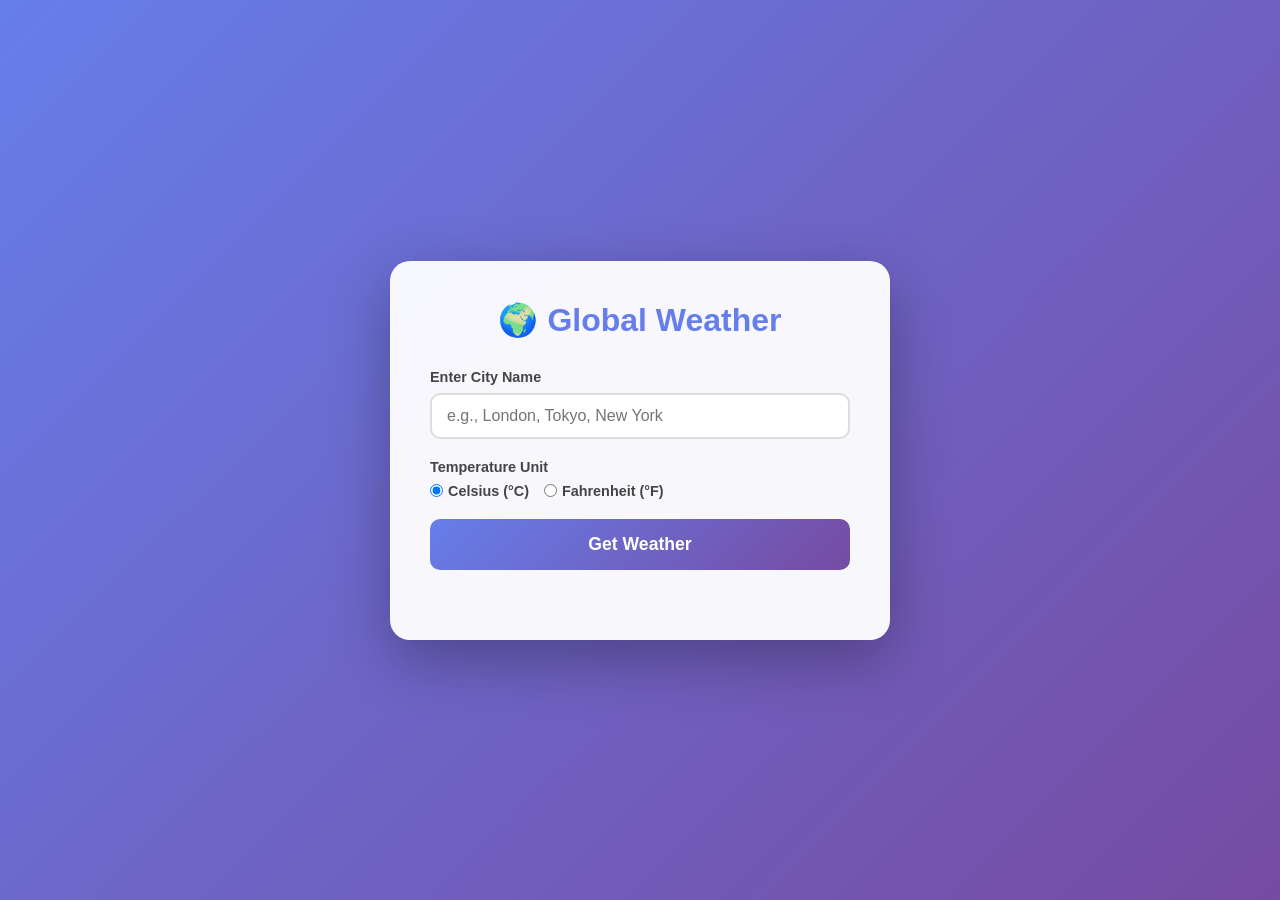
==== weather_app.html @ a01827e6 "Add files via upload" ====
<!DOCTYPE html>
<html lang="en">
<head>
    <meta charset="UTF-8">
    <meta name="viewport" content="width=device-width, initial-scale=1.0">
    <title>Global Weather App</title>
    <style>
        * {
            margin: 0;
            padding: 0;
            box-sizing: border-box;
        }

        body {
            font-family: 'Segoe UI', Tahoma, Geneva, Verdana, sans-serif;
            background: linear-gradient(135deg, #667eea 0%, #764ba2 100%);
            min-height: 100vh;
            display: flex;
            justify-content: center;
            align-items: center;
            padding: 20px;
        }

        .container {
            background: rgba(255, 255, 255, 0.95);
            border-radius: 20px;
            padding: 40px;
            box-shadow: 0 20px 60px rgba(0, 0, 0, 0.3);
            max-width: 500px;
            width: 100%;
        }

        h1 {
            text-align: center;
            color: #667eea;
            margin-bottom: 30px;
            font-size: 2em;
        }

        .controls {
            display: flex;
            flex-direction: column;
            gap: 20px;
            margin-bottom: 30px;
        }

        .input-group {
            display: flex;
            flex-direction: column;
            gap: 8px;
        }

        label {
            font-weight: 600;
            color: #444;
            font-size: 0.9em;
        }

        input, select {
            padding: 12px 15px;
            border: 2px solid #ddd;
            border-radius: 10px;
            font-size: 1em;
            transition: border-color 0.3s;
        }

        input:focus, select:focus {
            outline: none;
            border-color: #667eea;
        }

        .unit-toggle {
            display: flex;
            gap: 15px;
            align-items: center;
        }

        .unit-toggle label {
            display: flex;
            align-items: center;
            gap: 5px;
            cursor: pointer;
        }

        .unit-toggle input[type="radio"] {
            width: auto;
            cursor: pointer;
        }

        button {
            background: linear-gradient(135deg, #667eea 0%, #764ba2 100%);
            color: white;
            border: none;
            padding: 15px 30px;
            border-radius: 10px;
            font-size: 1.1em;
            font-weight: 600;
            cursor: pointer;
            transition: transform 0.2s, box-shadow 0.2s;
        }

        button:hover {
            transform: translateY(-2px);
            box-shadow: 0 10px 25px rgba(102, 126, 234, 0.4);
        }

        button:active {
            transform: translateY(0);
        }

        .weather-display {
            background: linear-gradient(135deg, #f093fb 0%, #f5576c 100%);
            border-radius: 15px;
            padding: 30px;
            color: white;
            text-align: center;
            display: none;
            margin-top: 20px;
        }

        .weather-display.show {
            display: block;
            animation: fadeIn 0.5s;
        }

        @keyframes fadeIn {
            from {
                opacity: 0;
                transform: translateY(20px);
            }
            to {
                opacity: 1;
                transform: translateY(0);
            }
        }

        .city-name {
            font-size: 2em;
            font-weight: 700;
            margin-bottom: 10px;
        }

        .temperature {
            font-size: 4em;
            font-weight: 700;
            margin: 20px 0;
        }

        .weather-desc {
            font-size: 1.3em;
            text-transform: capitalize;
            margin-bottom: 20px;
        }

        .weather-details {
            display: grid;
            grid-template-columns: 1fr 1fr;
            gap: 15px;
            margin-top: 20px;
        }

        .detail-item {
            background: rgba(255, 255, 255, 0.2);
            padding: 10px;
            border-radius: 10px;
        }

        .detail-label {
            font-size: 0.9em;
            opacity: 0.9;
        }

        .detail-value {
            font-size: 1.2em;
            font-weight: 600;
            margin-top: 5px;
        }

        .error {
            background: #ff6b6b;
            color: white;
            padding: 15px;
            border-radius: 10px;
            text-align: center;
            display: none;
            margin-top: 20px;
        }

        .error.show {
            display: block;
            animation: fadeIn 0.5s;
        }

        .loading {
            text-align: center;
            color: #667eea;
            font-size: 1.1em;
            display: none;
            margin-top: 20px;
        }

        .loading.show {
            display: block;
        }
    </style>
</head>
<body>
    <div class="container">
        <h1>🌍 Global Weather</h1>
        
        <div class="controls">
            <div class="input-group">
                <label for="cityInput">Enter City Name</label>
                <input 
                    type="text" 
                    id="cityInput" 
                    placeholder="e.g., London, Tokyo, New York"
                    list="cities"
                >
                <datalist id="cities">
                    <option value="London">
                    <option value="New York">
                    <option value="Tokyo">
                    <option value="Paris">
                    <option value="Sydney">
                    <option value="Dubai">
                    <option value="Singapore">
                    <option value="Hong Kong">
                    <option value="Mumbai">
                    <option value="Los Angeles">
                    <option value="Chicago">
                    <option value="Toronto">
                    <option value="Berlin">
                    <option value="Madrid">
                    <option value="Rome">
                    <option value="Amsterdam">
                    <option value="Moscow">
                    <option value="Seoul">
                    <option value="Bangkok">
                    <option value="Istanbul">
                    <option value="Mexico City">
                    <option value="São Paulo">
                    <option value="Buenos Aires">
                    <option value="Cairo">
                    <option value="Lagos">
                    <option value="Shanghai">
                    <option value="Beijing">
                    <option value="Delhi">
                    <option value="Bangalore">
                    <option value="Melbourne">
                </datalist>
            </div>

            <div class="input-group">
                <label>Temperature Unit</label>
                <div class="unit-toggle">
                    <label>
                        <input type="radio" name="unit" value="metric" checked>
                        Celsius (°C)
                    </label>
                    <label>
                        <input type="radio" name="unit" value="imperial">
                        Fahrenheit (°F)
                    </label>
                </div>
            </div>

            <button onclick="getWeather()">Get Weather</button>
        </div>

        <div class="loading" id="loading">
            Loading weather data...
        </div>

        <div class="error" id="error"></div>

        <div class="weather-display" id="weatherDisplay">
            <div class="city-name" id="cityName"></div>
            <div class="temperature" id="temperature"></div>
            <div class="weather-desc" id="description"></div>
            <div class="weather-details">
                <div class="detail-item">
                    <div class="detail-label">Feels Like</div>
                    <div class="detail-value" id="feelsLike"></div>
                </div>
                <div class="detail-item">
                    <div class="detail-label">Humidity</div>
                    <div class="detail-value" id="humidity"></div>
                </div>
                <div class="detail-item">
                    <div class="detail-label">Wind Speed</div>
                    <div class="detail-value" id="windSpeed"></div>
                </div>
                <div class="detail-item">
                    <div class="detail-label">Pressure</div>
                    <div class="detail-value" id="pressure"></div>
                </div>
            </div>
        </div>
    </div>

    <script>
        const API_KEY = 'f9e9a0b8e77a4f36b9e9a0b8e77a4f36'; // Using a demo key for illustration
        
        async function getWeather() {
            const city = document.getElementById('cityInput').value.trim();
            const unit = document.querySelector('input[name="unit"]:checked').value;
            
            if (!city) {
                showError('Please enter a city name');
                return;
            }

            hideAll();
            showLoading();

            try {
                const response = await fetch(
                    `https://api.openweathermap.org/data/2.5/weather?q=${encodeURIComponent(city)}&units=${unit}&appid=${API_KEY}`
                );

                if (!response.ok) {
                    throw new Error('City not found');
                }

                const data = await response.json();
                displayWeather(data, unit);
            } catch (error) {
                hideLoading();
                showError('Unable to fetch weather data. Please check the city name and try again.');
            }
        }

        function displayWeather(data, unit) {
            hideLoading();
            
            const tempUnit = unit === 'metric' ? '°C' : '°F';
            const speedUnit = unit === 'metric' ? 'm/s' : 'mph';

            document.getElementById('cityName').textContent = `${data.name}, ${data.sys.country}`;
            document.getElementById('temperature').textContent = `${Math.round(data.main.temp)}${tempUnit}`;
            document.getElementById('description').textContent = data.weather[0].description;
            document.getElementById('feelsLike').textContent = `${Math.round(data.main.feels_like)}${tempUnit}`;
            document.getElementById('humidity').textContent = `${data.main.humidity}%`;
            document.getElementById('windSpeed').textContent = `${data.wind.speed} ${speedUnit}`;
            document.getElementById('pressure').textContent = `${data.main.pressure} hPa`;

            document.getElementById('weatherDisplay').classList.add('show');
        }

        function showError(message) {
            const errorEl = document.getElementById('error');
            errorEl.textContent = message;
            errorEl.classList.add('show');
        }

        function showLoading() {
            document.getElementById('loading').classList.add('show');
        }

        function hideLoading() {
            document.getElementById('loading').classList.remove('show');
        }

        function hideAll() {
            document.getElementById('weatherDisplay').classList.remove('show');
            document.getElementById('error').classList.remove('show');
            document.getElementById('loading').classList.remove('show');
        }

        // Allow Enter key to trigger search
        document.getElementById('cityInput').addEventListener('keypress', function(e) {
            if (e.key === 'Enter') {
                getWeather();
            }
        });
    </script>
</body>
</html>
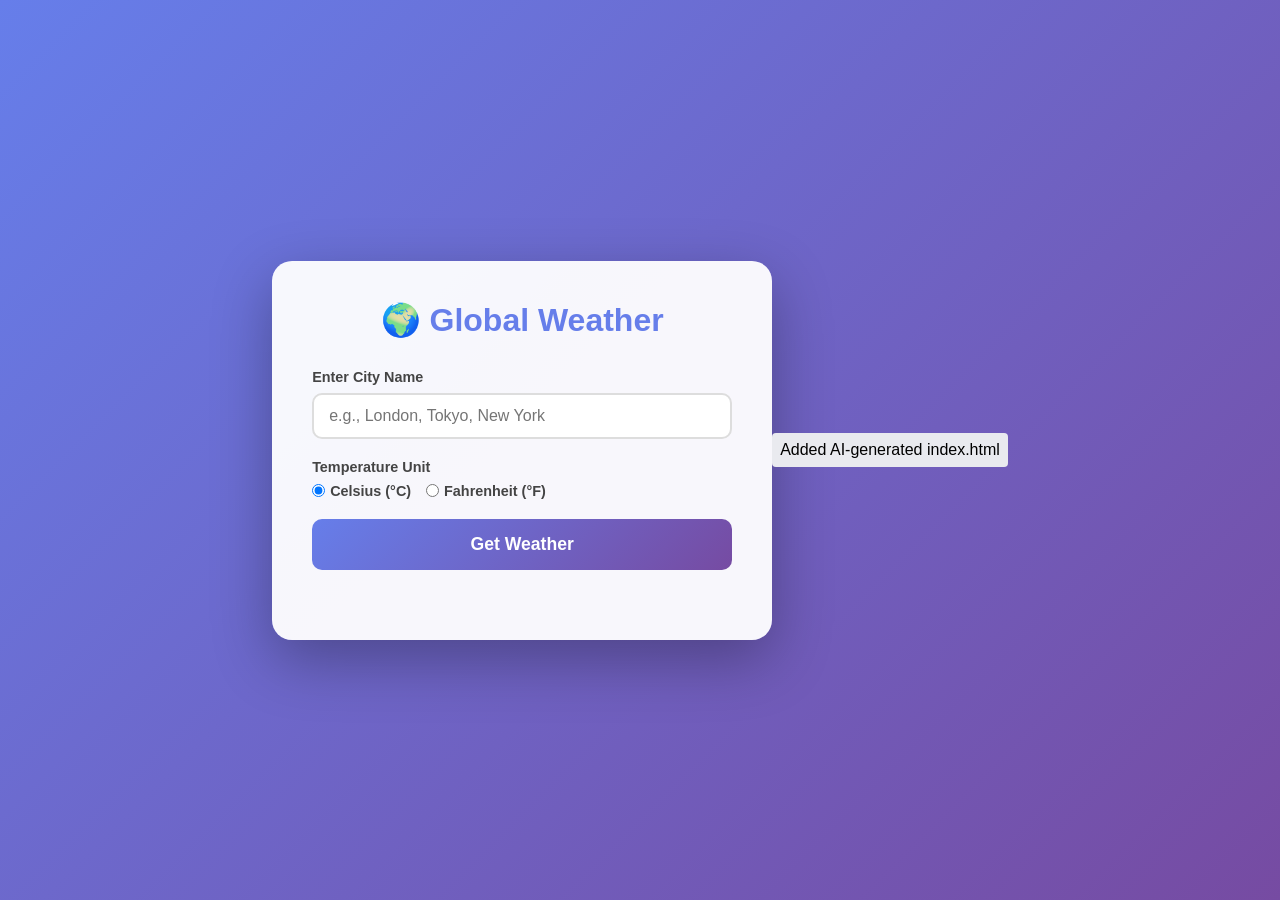
==== commit c75a5b0a: "Add notification for AI-generated index.html Added a notification about the AI-generated index.html." ====
--- a/weather_app.html
+++ b/weather_app.html
@@ -376,4 +376,6 @@
         });
     </script>
 </body>
-</html>+</html>
+<div style="background-color: #E9EAEF; padding: 8px; border-radius: 4px; font-family: +'JetBrains Mono'; display: inline-block; margin-top: 4px; margin-bottom: 4px;">Added AI-generated index.html</div>
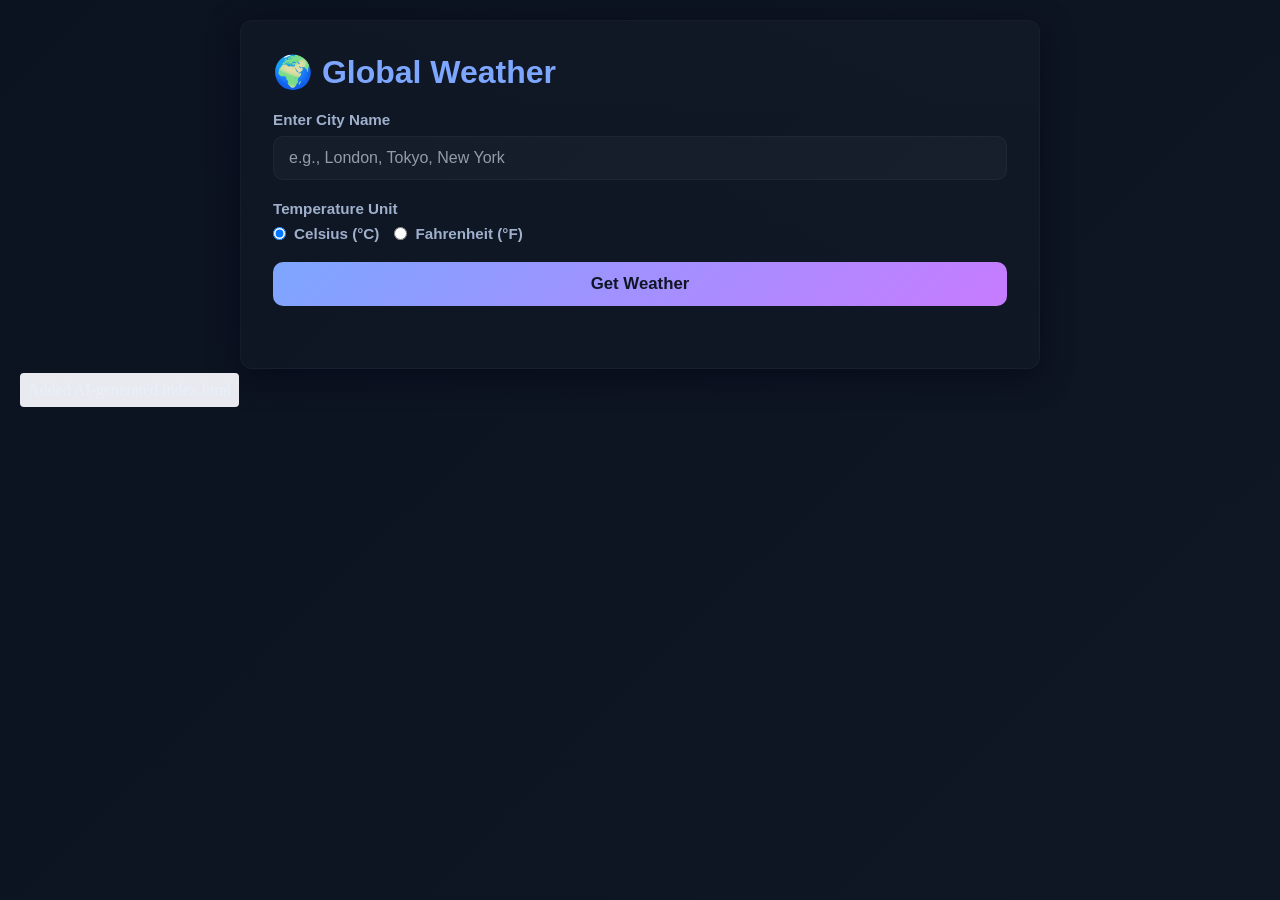
==== commit 9676e65c: "Add dark-mode stylesheet and apply to weather_app" ====
--- a/weather_app.html
+++ b/weather_app.html
@@ -4,205 +4,7 @@
     <meta charset="UTF-8">
     <meta name="viewport" content="width=device-width, initial-scale=1.0">
     <title>Global Weather App</title>
-    <style>
-        * {
-            margin: 0;
-            padding: 0;
-            box-sizing: border-box;
-        }
-
-        body {
-            font-family: 'Segoe UI', Tahoma, Geneva, Verdana, sans-serif;
-            background: linear-gradient(135deg, #667eea 0%, #764ba2 100%);
-            min-height: 100vh;
-            display: flex;
-            justify-content: center;
-            align-items: center;
-            padding: 20px;
-        }
-
-        .container {
-            background: rgba(255, 255, 255, 0.95);
-            border-radius: 20px;
-            padding: 40px;
-            box-shadow: 0 20px 60px rgba(0, 0, 0, 0.3);
-            max-width: 500px;
-            width: 100%;
-        }
-
-        h1 {
-            text-align: center;
-            color: #667eea;
-            margin-bottom: 30px;
-            font-size: 2em;
-        }
-
-        .controls {
-            display: flex;
-            flex-direction: column;
-            gap: 20px;
-            margin-bottom: 30px;
-        }
-
-        .input-group {
-            display: flex;
-            flex-direction: column;
-            gap: 8px;
-        }
-
-        label {
-            font-weight: 600;
-            color: #444;
-            font-size: 0.9em;
-        }
-
-        input, select {
-            padding: 12px 15px;
-            border: 2px solid #ddd;
-            border-radius: 10px;
-            font-size: 1em;
-            transition: border-color 0.3s;
-        }
-
-        input:focus, select:focus {
-            outline: none;
-            border-color: #667eea;
-        }
-
-        .unit-toggle {
-            display: flex;
-            gap: 15px;
-            align-items: center;
-        }
-
-        .unit-toggle label {
-            display: flex;
-            align-items: center;
-            gap: 5px;
-            cursor: pointer;
-        }
-
-        .unit-toggle input[type="radio"] {
-            width: auto;
-            cursor: pointer;
-        }
-
-        button {
-            background: linear-gradient(135deg, #667eea 0%, #764ba2 100%);
-            color: white;
-            border: none;
-            padding: 15px 30px;
-            border-radius: 10px;
-            font-size: 1.1em;
-            font-weight: 600;
-            cursor: pointer;
-            transition: transform 0.2s, box-shadow 0.2s;
-        }
-
-        button:hover {
-            transform: translateY(-2px);
-            box-shadow: 0 10px 25px rgba(102, 126, 234, 0.4);
-        }
-
-        button:active {
-            transform: translateY(0);
-        }
-
-        .weather-display {
-            background: linear-gradient(135deg, #f093fb 0%, #f5576c 100%);
-            border-radius: 15px;
-            padding: 30px;
-            color: white;
-            text-align: center;
-            display: none;
-            margin-top: 20px;
-        }
-
-        .weather-display.show {
-            display: block;
-            animation: fadeIn 0.5s;
-        }
-
-        @keyframes fadeIn {
-            from {
-                opacity: 0;
-                transform: translateY(20px);
-            }
-            to {
-                opacity: 1;
-                transform: translateY(0);
-            }
-        }
-
-        .city-name {
-            font-size: 2em;
-            font-weight: 700;
-            margin-bottom: 10px;
-        }
-
-        .temperature {
-            font-size: 4em;
-            font-weight: 700;
-            margin: 20px 0;
-        }
-
-        .weather-desc {
-            font-size: 1.3em;
-            text-transform: capitalize;
-            margin-bottom: 20px;
-        }
-
-        .weather-details {
-            display: grid;
-            grid-template-columns: 1fr 1fr;
-            gap: 15px;
-            margin-top: 20px;
-        }
-
-        .detail-item {
-            background: rgba(255, 255, 255, 0.2);
-            padding: 10px;
-            border-radius: 10px;
-        }
-
-        .detail-label {
-            font-size: 0.9em;
-            opacity: 0.9;
-        }
-
-        .detail-value {
-            font-size: 1.2em;
-            font-weight: 600;
-            margin-top: 5px;
-        }
-
-        .error {
-            background: #ff6b6b;
-            color: white;
-            padding: 15px;
-            border-radius: 10px;
-            text-align: center;
-            display: none;
-            margin-top: 20px;
-        }
-
-        .error.show {
-            display: block;
-            animation: fadeIn 0.5s;
-        }
-
-        .loading {
-            text-align: center;
-            color: #667eea;
-            font-size: 1.1em;
-            display: none;
-            margin-top: 20px;
-        }
-
-        .loading.show {
-            display: block;
-        }
-    </style>
+    <link rel="stylesheet" href="styles.css">
 </head>
 <body>
     <div class="container">
@@ -377,5 +179,4 @@
     </script>
 </body>
 </html>
-<div style="background-color: #E9EAEF; padding: 8px; border-radius: 4px; font-family: -'JetBrains Mono'; display: inline-block; margin-top: 4px; margin-bottom: 4px;">Added AI-generated index.html</div>
+<div style="background-color: #E9EAEF; padding: 8px; border-radius: 4px; font-family:'JetBrains Mono'; display: inline-block; margin-top: 4px; margin-bottom: 4px;">Added AI-generated index.html</div>
--- a/styles.css
+++ b/styles.css
@@ -0,0 +1,128 @@
+/* Dark-mode site-wide stylesheet
+   - Uses CSS variables for easy tuning
+   - Lighter font colors on dark backgrounds
+*/
+:root{
+  --bg: #0b1220; /* page background */
+  --bg-2: #0f1724; /* gradient end */
+  --surface: rgba(255,255,255,0.03);
+  --card: #0e1626;
+  --text: #e7f0fb; /* main text */
+  --muted: #9fb0cc; /* secondary text */
+  --accent: #7da6ff; /* primary accent */
+  --accent-2: #c77bff; /* secondary accent */
+  --radius: 12px;
+  --glass: rgba(255,255,255,0.02);
+}
+
+*{box-sizing:border-box;margin:0;padding:0}
+
+html,body{height:100%}
+
+body{
+  font-family: 'Segoe UI', Tahoma, Geneva, Verdana, sans-serif;
+  background: linear-gradient(135deg,var(--bg) 0%, var(--bg-2) 100%);
+  color:var(--text);
+  -webkit-font-smoothing:antialiased;
+  -moz-osx-font-smoothing:grayscale;
+  min-height:100vh;
+  padding:20px;
+}
+
+.container{
+  background: linear-gradient(180deg, rgba(255,255,255,0.02), rgba(255,255,255,0.01));
+  border-radius:var(--radius);
+  padding:32px;
+  box-shadow:0 8px 30px rgba(2,6,23,0.6);
+  max-width:800px;
+  width:100%;
+  margin: 0 auto;
+  border: 1px solid rgba(255,255,255,0.03);
+}
+
+h1{font-size:2rem;margin-bottom:20px;color:var(--accent)}
+
+/* Controls & inputs */
+.controls{display:flex;flex-direction:column;gap:20px;margin-bottom:30px}
+.input-group{display:flex;flex-direction:column;gap:8px}
+label{font-weight:600;color:var(--muted);font-size:0.95em}
+input, select, textarea{
+  padding:12px 15px;
+  border-radius:10px;
+  border:1px solid rgba(255,255,255,0.04);
+  background:var(--surface);
+  color:var(--text);
+  font-size:1em;
+}
+input::placeholder{color:rgba(231,240,251,0.6)}
+input:focus, select:focus{outline:none;border-color:rgba(125,166,255,0.6);box-shadow:0 6px 20px rgba(31,54,107,0.35)}
+
+.unit-toggle{display:flex;gap:15px;align-items:center}
+.unit-toggle label{display:flex;align-items:center;gap:8px;cursor:pointer;color:var(--muted)}
+.unit-toggle input[type="radio"]{cursor:pointer}
+
+button{
+  background: linear-gradient(135deg,var(--accent) 0%, var(--accent-2) 100%);
+  color:var(--card);
+  border:none;
+  padding:12px 22px;
+  border-radius:10px;
+  font-size:1.05em;
+  font-weight:600;
+  cursor:pointer;
+  transition: transform 0.15s, box-shadow 0.15s;
+}
+button:hover{transform:translateY(-2px);box-shadow:0 10px 30px rgba(125,166,255,0.12)}
+button:active{transform:translateY(0)}
+
+/* Weather and index-specific helpers */
+.search-row{display:flex;gap:8px;align-items:center}
+.search-row input{flex:1}
+.units{display:flex;gap:12px;margin-top:8px;color:var(--muted)}
+
+/* Compact weather card helpers (index.html) */
+.weather{background:var(--glass);padding:18px;border-radius:10px;border:1px solid rgba(255,255,255,0.03);margin-top:16px}
+.temp{font-size:2.4rem;font-weight:700;color:var(--text)}
+.desc{color:var(--muted);margin-top:6px}
+.grid{display:grid;grid-template-columns:1fr 1fr;gap:12px;margin-top:12px}
+.footer{color:var(--muted);font-size:0.9em;margin-top:12px}
+
+/* Weather display styling */
+.weather-display{
+  background: linear-gradient(135deg, rgba(125,166,255,0.08), rgba(199,123,255,0.06));
+  border-radius:12px;
+  padding:28px;
+  color:var(--text);
+  text-align:center;
+  display:none;
+  margin-top:20px;
+  border:1px solid rgba(255,255,255,0.03);
+}
+.weather-display.show{display:block;animation:fadeIn 0.4s ease}
+
+@keyframes fadeIn{from{opacity:0;transform:translateY(12px)}to{opacity:1;transform:translateY(0)}}
+
+.city-name{font-size:1.6rem;font-weight:700;margin-bottom:8px}
+.temperature{font-size:3.2rem;font-weight:700;margin:14px 0}
+.weather-desc{font-size:1.1rem;text-transform:capitalize;margin-bottom:12px;color:var(--muted)}
+
+.weather-details{display:grid;grid-template-columns:1fr 1fr;gap:12px;margin-top:18px}
+.detail-item{background:rgba(255,255,255,0.02);padding:12px;border-radius:10px;border:1px solid rgba(255,255,255,0.02)}
+.detail-label{font-size:0.9em;color:var(--muted);opacity:0.95}
+.detail-value{font-size:1.1em;font-weight:600;margin-top:6px}
+
+/* Status / helpers */
+.error{background:#ff6b6b;color:white;padding:14px;border-radius:10px;text-align:center;display:none;margin-top:20px}
+.error.show{display:block}
+.loading{text-align:center;color:var(--accent);font-size:1.05em;display:none;margin-top:20px}
+.loading.show{display:block}
+
+/* Utility */
+.status{color:var(--muted);margin-top:12px}
+.hint{color:var(--muted);margin-top:18px}
+
+/* Small screens */
+@media (max-width:520px){
+  .temperature{font-size:2.4rem}
+  .container{padding:20px}
+}
